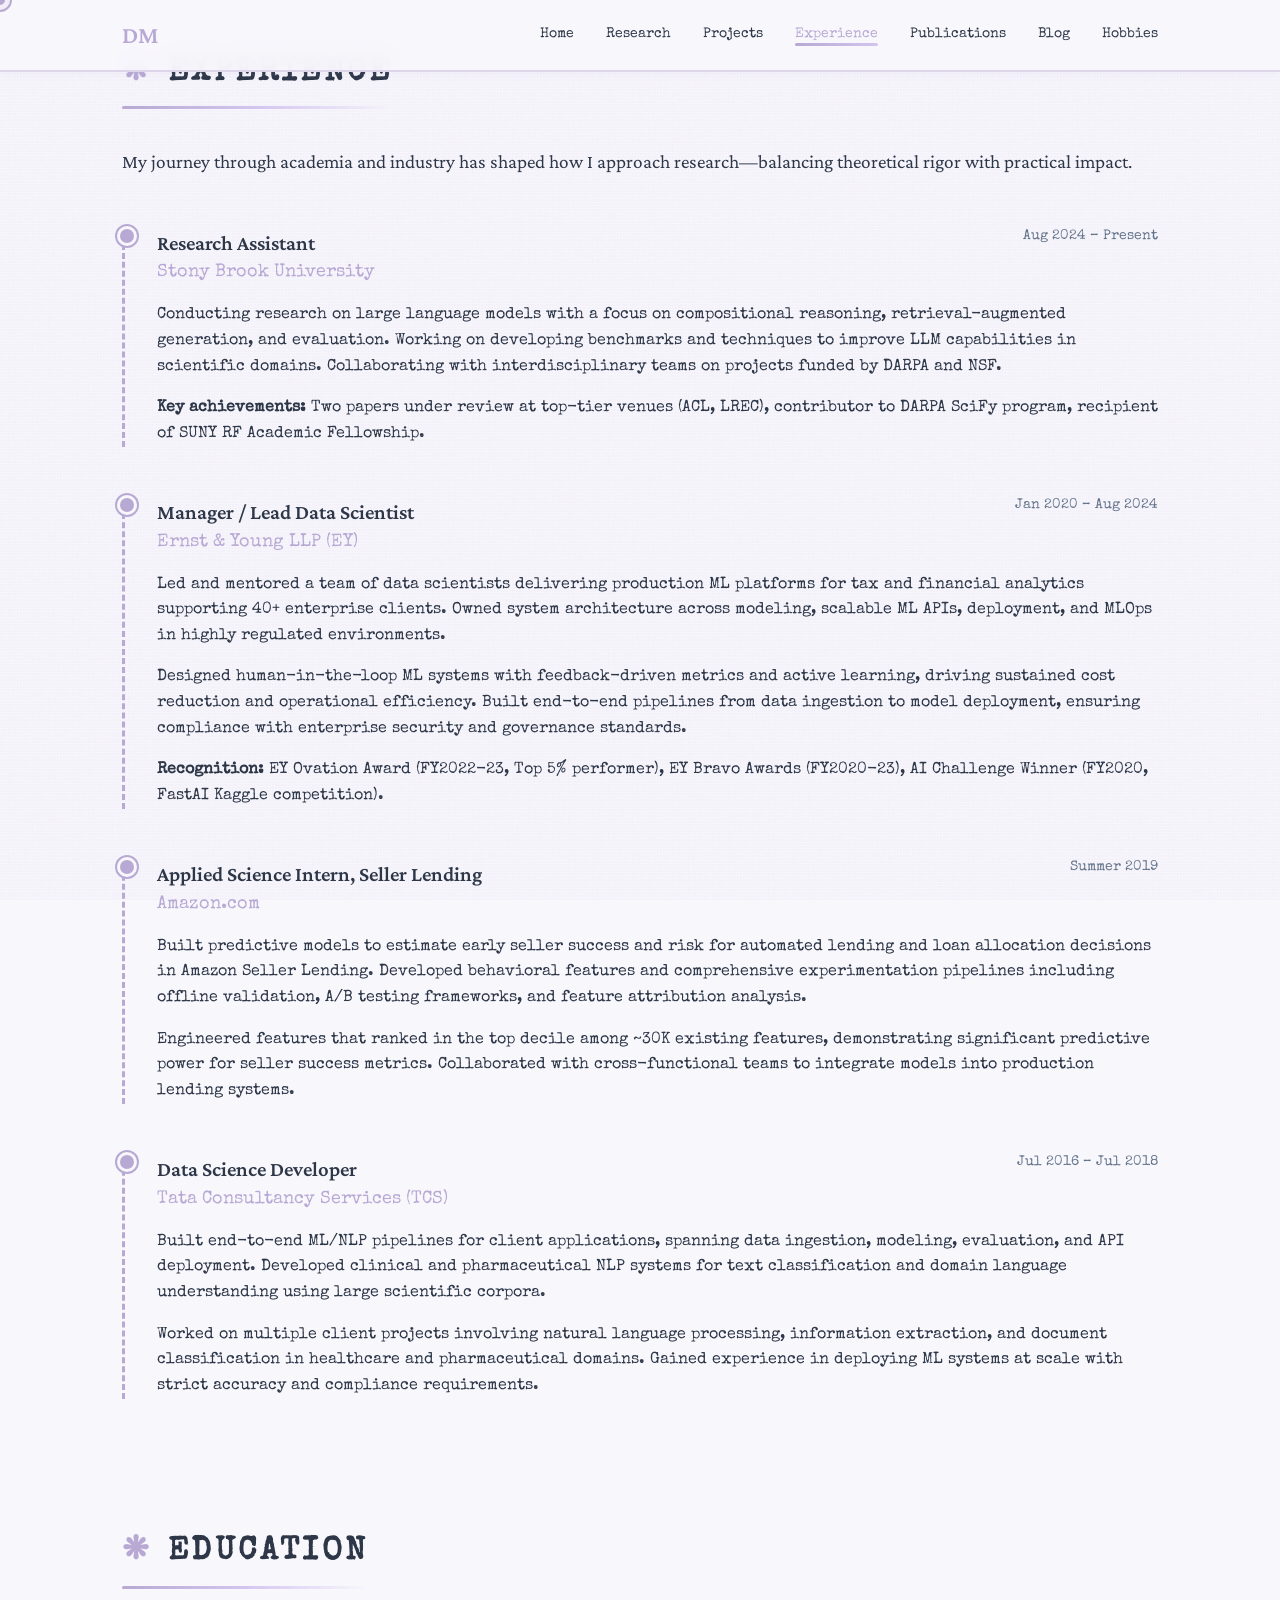
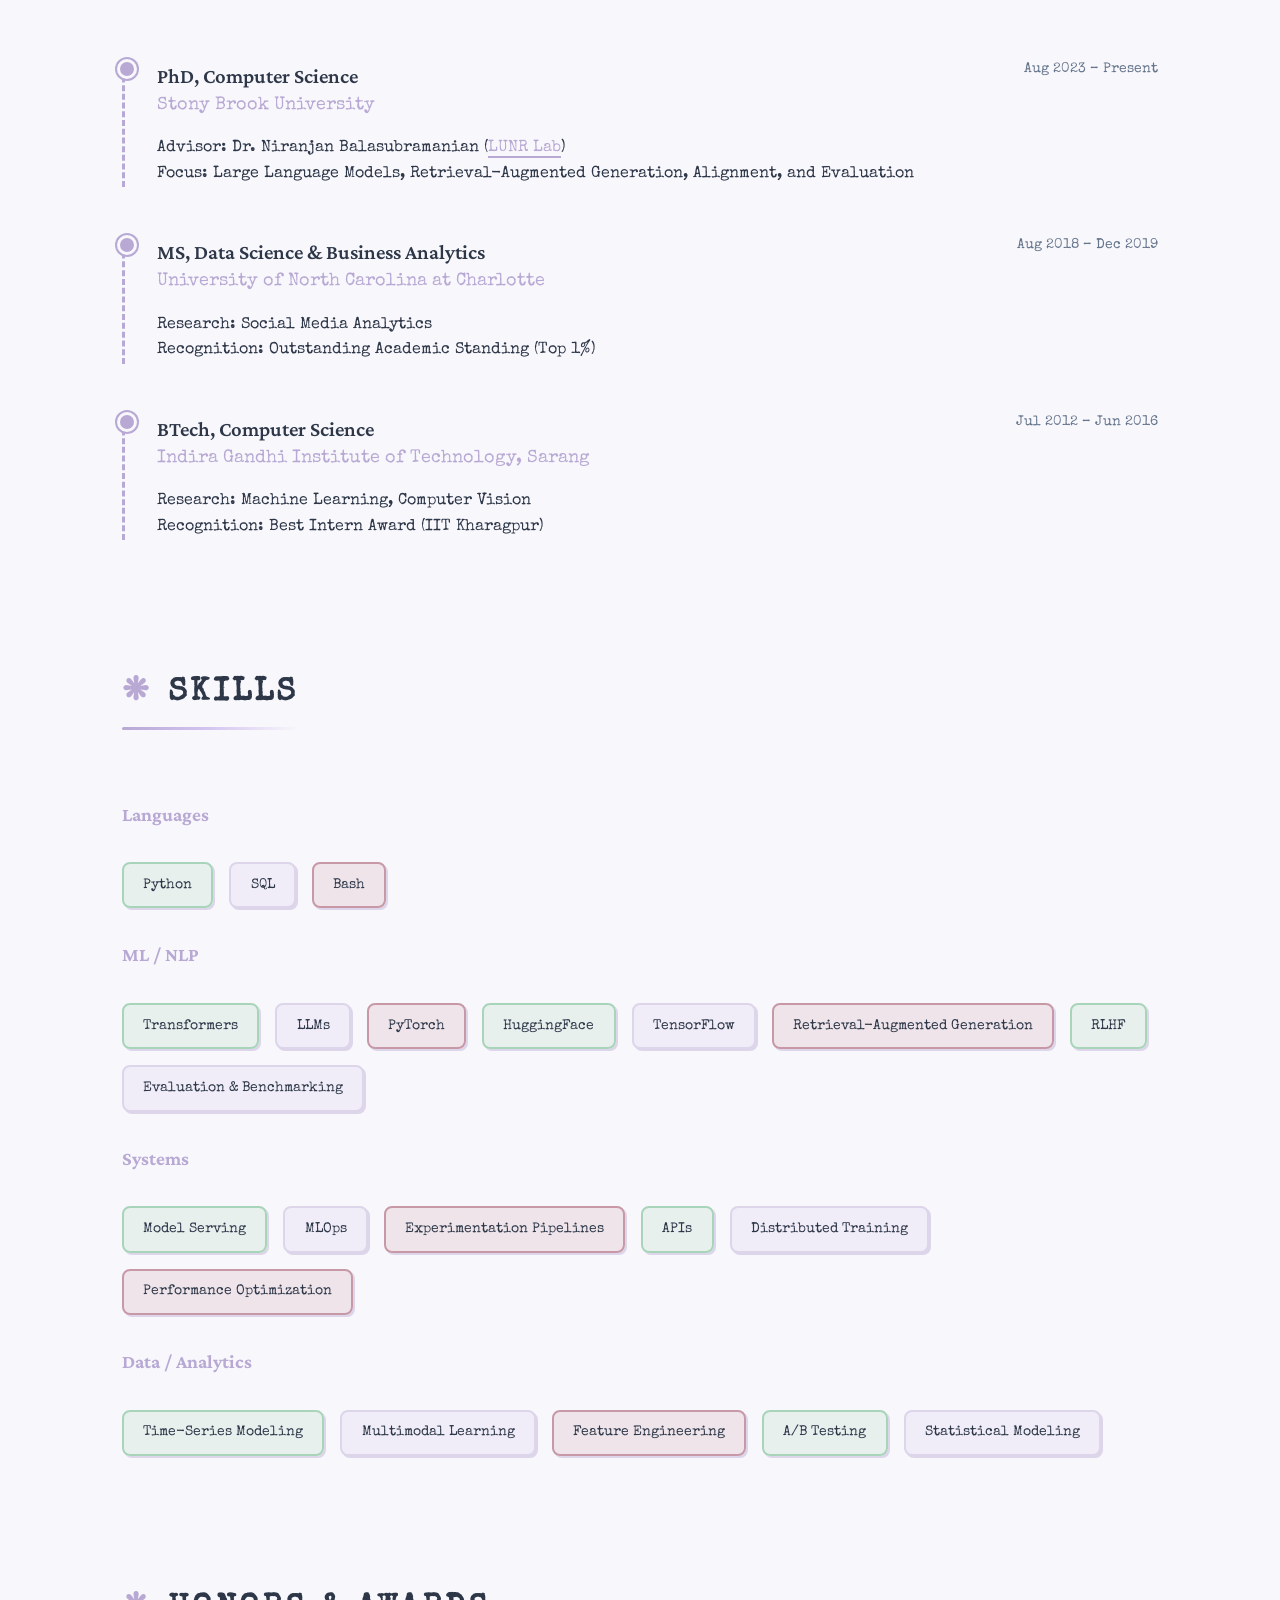
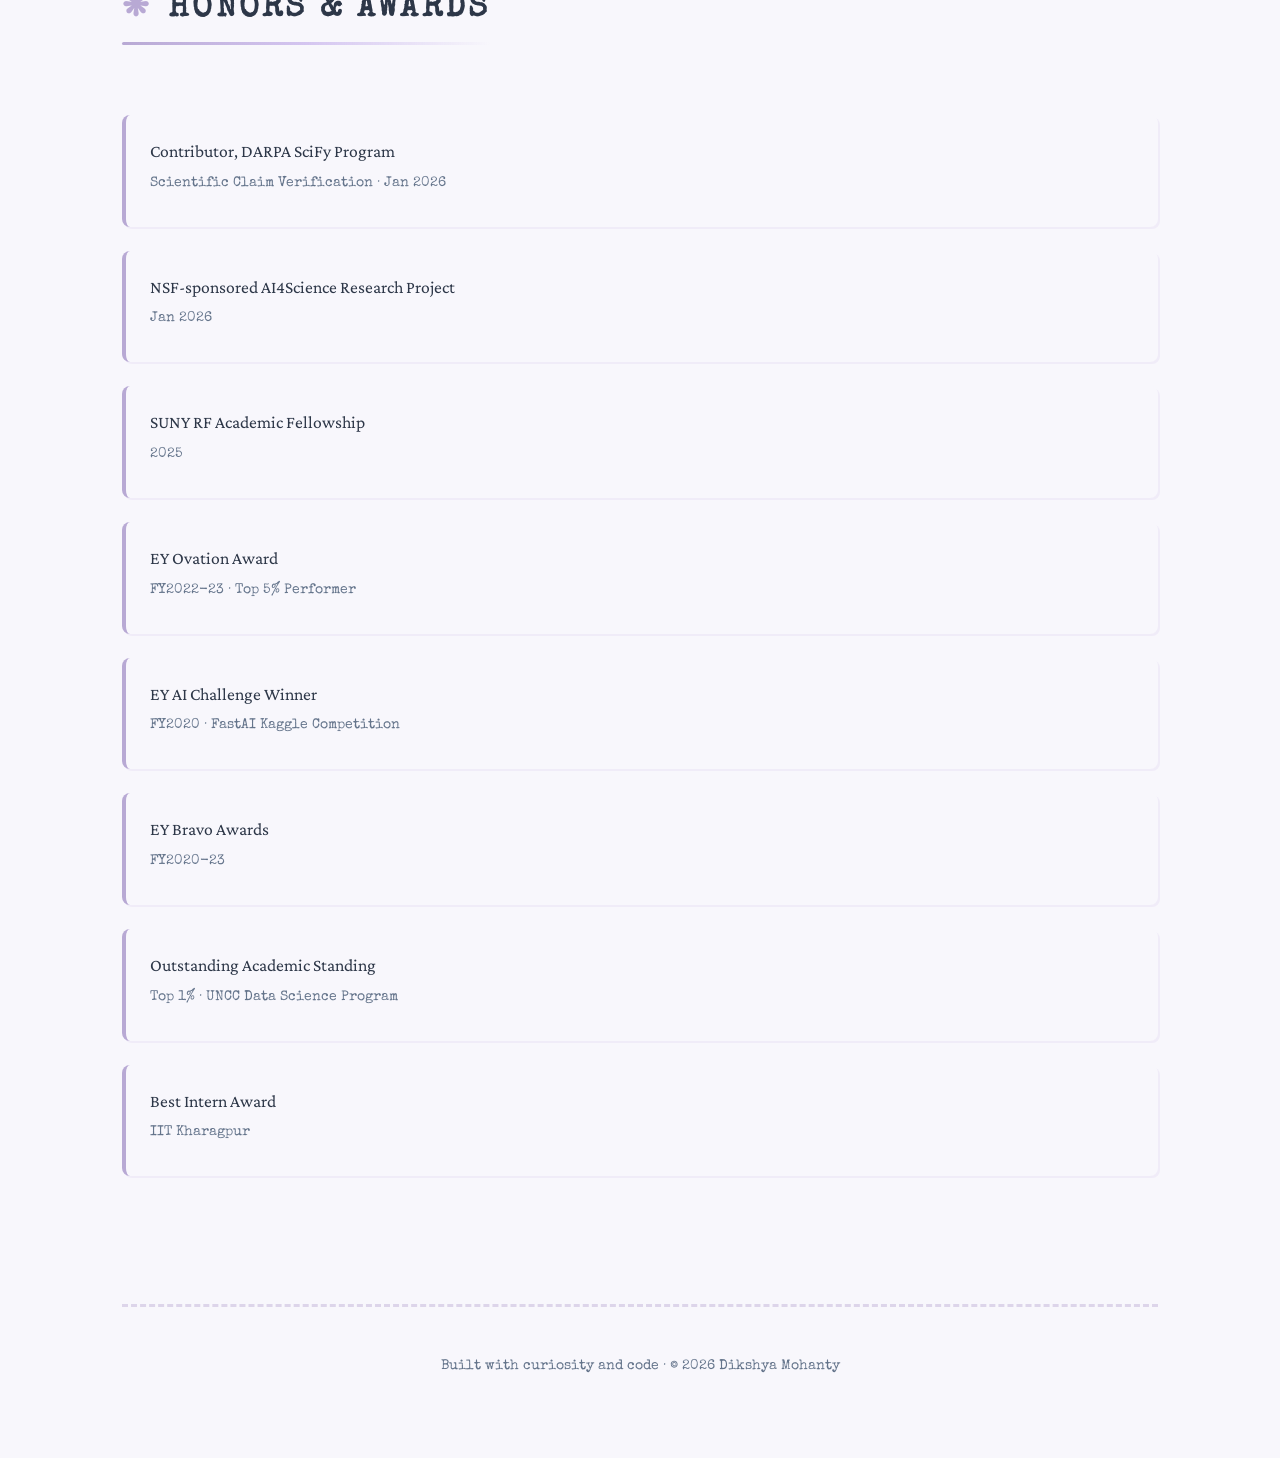
==== pages/experience.html @ f8c05655 "Personal website" ====
<!DOCTYPE html>
<html lang="en">
<head>
    <meta charset="UTF-8">
    <meta name="viewport" content="width=device-width, initial-scale=1.0">
    <title>Experience · Dikshya Mohanty</title>
    <link href="https://fonts.googleapis.com/css2?family=Special+Elite&family=Crimson+Pro:wght@300;400;600&display=swap" rel="stylesheet">
    <link rel="stylesheet" href="../css/style.css">
</head>
<body>
    <div class="bg-grid"></div>
    <div class="noise"></div>
    <div class="cursor"></div>
    <div class="cursor-follower"></div>

    <nav>
        <div class="nav-container">
            <a href="../index.html" class="nav-logo">DM</a>
            <button class="mobile-menu-toggle">☰</button>
            <ul class="nav-links">
                <li><a href="../index.html">Home</a></li>
                <li><a href="research.html">Research</a></li>
                <li><a href="projects.html">Projects</a></li>
                <li><a href="experience.html">Experience</a></li>
                <li><a href="publications.html">Publications</a></li>
                <li><a href="blog.html">Blog</a></li>
                <li><a href="hobbies.html">Hobbies</a></li>
            </ul>
        </div>
    </nav>

    <div class="container">
        <div class="content">
            <section id="experience">
                <h2>Experience</h2>
                <p class="descriptive-text-large" style="margin-bottom: 3rem;">
                    My journey through academia and industry has shaped how I approach research—balancing 
                    theoretical rigor with practical impact.
                </p>
                
                <div class="experience-list">
                    <div class="experience-item">
                        <div class="exp-header">
                            <div>
                                <div class="exp-title">Research Assistant</div>
                                <div class="exp-company">Stony Brook University</div>
                            </div>
                            <div class="exp-date">Aug 2024 – Present</div>
                        </div>
                        <p class="exp-desc">
                            Conducting research on large language models with a focus on compositional reasoning, 
                            retrieval-augmented generation, and evaluation. Working on developing benchmarks and 
                            techniques to improve LLM capabilities in scientific domains. Collaborating with 
                            interdisciplinary teams on projects funded by DARPA and NSF.
                        </p>
                        <p class="exp-desc" style="margin-top: 1rem;">
                            <strong>Key achievements:</strong> Two papers under review at top-tier venues (ACL, LREC), 
                            contributor to DARPA SciFy program, recipient of SUNY RF Academic Fellowship.
                        </p>
                    </div>

                    <div class="experience-item">
                        <div class="exp-header">
                            <div>
                                <div class="exp-title">Manager / Lead Data Scientist</div>
                                <div class="exp-company">Ernst & Young LLP (EY)</div>
                            </div>
                            <div class="exp-date">Jan 2020 – Aug 2024</div>
                        </div>
                        <p class="exp-desc">
                            Led and mentored a team of data scientists delivering production ML platforms for 
                            tax and financial analytics supporting 40+ enterprise clients. Owned system architecture 
                            across modeling, scalable ML APIs, deployment, and MLOps in highly regulated environments.
                        </p>
                        <p class="exp-desc" style="margin-top: 1rem;">
                            Designed human-in-the-loop ML systems with feedback-driven metrics and active learning, 
                            driving sustained cost reduction and operational efficiency. Built end-to-end pipelines 
                            from data ingestion to model deployment, ensuring compliance with enterprise security 
                            and governance standards.
                        </p>
                        <p class="exp-desc" style="margin-top: 1rem;">
                            <strong>Recognition:</strong> EY Ovation Award (FY2022-23, Top 5% performer), 
                            EY Bravo Awards (FY2020-23), AI Challenge Winner (FY2020, FastAI Kaggle competition).
                        </p>
                    </div>

                    <div class="experience-item">
                        <div class="exp-header">
                            <div>
                                <div class="exp-title">Applied Science Intern, Seller Lending</div>
                                <div class="exp-company">Amazon.com</div>
                            </div>
                            <div class="exp-date">Summer 2019</div>
                        </div>
                        <p class="exp-desc">
                            Built predictive models to estimate early seller success and risk for automated 
                            lending and loan allocation decisions in Amazon Seller Lending. Developed behavioral 
                            features and comprehensive experimentation pipelines including offline validation, 
                            A/B testing frameworks, and feature attribution analysis.
                        </p>
                        <p class="exp-desc" style="margin-top: 1rem;">
                            Engineered features that ranked in the top decile among ~30K existing features, 
                            demonstrating significant predictive power for seller success metrics. Collaborated 
                            with cross-functional teams to integrate models into production lending systems.
                        </p>
                    </div>

                    <div class="experience-item">
                        <div class="exp-header">
                            <div>
                                <div class="exp-title">Data Science Developer</div>
                                <div class="exp-company">Tata Consultancy Services (TCS)</div>
                            </div>
                            <div class="exp-date">Jul 2016 – Jul 2018</div>
                        </div>
                        <p class="exp-desc">
                            Built end-to-end ML/NLP pipelines for client applications, spanning data ingestion, 
                            modeling, evaluation, and API deployment. Developed clinical and pharmaceutical NLP 
                            systems for text classification and domain language understanding using large scientific 
                            corpora.
                        </p>
                        <p class="exp-desc" style="margin-top: 1rem;">
                            Worked on multiple client projects involving natural language processing, information 
                            extraction, and document classification in healthcare and pharmaceutical domains. 
                            Gained experience in deploying ML systems at scale with strict accuracy and compliance 
                            requirements.
                        </p>
                    </div>
                </div>
            </section>

            <section>
                <h2>Education</h2>
                <div class="experience-list">
                    <div class="experience-item">
                        <div class="exp-header">
                            <div>
                                <div class="exp-title">PhD, Computer Science</div>
                                <div class="exp-company">Stony Brook University</div>
                            </div>
                            <div class="exp-date">Aug 2023 – Present</div>
                        </div>
                        <p class="exp-desc">
                            Advisor: Dr. Niranjan Balasubramanian (<a href="https://lunr.cs.stonybrook.edu/" target="_blank" class="text-link">LUNR Lab</a>)
                            <!-- add link to lunr https://lunr.cs.stonybrook.edu/ -->

                            <br>
                            Focus: Large Language Models, Retrieval-Augmented Generation, Alignment, and Evaluation
                        </p>

                    </div>

                    <div class="experience-item">
                        <div class="exp-header">
                            <div>
                                <div class="exp-title">MS, Data Science & Business Analytics</div>
                                <div class="exp-company">University of North Carolina at Charlotte</div>
                            </div>
                            <div class="exp-date">Aug 2018 – Dec 2019</div>
                        </div>
                        <p class="exp-desc">
                            Research: Social Media Analytics<br>
                            Recognition: Outstanding Academic Standing (Top 1%)
                        </p>
                    </div>

                    <div class="experience-item">
                        <div class="exp-header">
                            <div>
                                <div class="exp-title">BTech, Computer Science</div>
                                <div class="exp-company">Indira Gandhi Institute of Technology, Sarang</div>
                            </div>
                            <div class="exp-date">Jul 2012 – Jun 2016</div>
                        </div>
                        <p class="exp-desc">
                            Research: Machine Learning, Computer Vision<br>
                            Recognition: Best Intern Award (IIT Kharagpur)
                        </p>
                    </div>
                </div>
            </section>

            <section>
                <h2>Skills</h2>
                <div style="margin-top: 2rem;">
                    <h3 style="font-family: var(--serif); font-size: 1.2rem; color: var(--accent); margin-bottom: 1rem;">Languages</h3>
                    <div class="interests" style="margin-bottom: 2rem;">
                        <span class="interest-tag">Python</span>
                        <span class="interest-tag">SQL</span>
                        <span class="interest-tag">Bash</span>
                    </div>

                    <h3 style="font-family: var(--serif); font-size: 1.2rem; color: var(--accent); margin-bottom: 1rem;">ML / NLP</h3>
                    <div class="interests" style="margin-bottom: 2rem;">
                        <span class="interest-tag">Transformers</span>
                        <span class="interest-tag">LLMs</span>
                        <span class="interest-tag">PyTorch</span>
                        <span class="interest-tag">HuggingFace</span>
                        <span class="interest-tag">TensorFlow</span>
                        <span class="interest-tag">Retrieval-Augmented Generation</span>
                        <span class="interest-tag">RLHF</span>
                        <span class="interest-tag">Evaluation & Benchmarking</span>
                    </div>

                    <h3 style="font-family: var(--serif); font-size: 1.2rem; color: var(--accent); margin-bottom: 1rem;">Systems</h3>
                    <div class="interests" style="margin-bottom: 2rem;">
                        <span class="interest-tag">Model Serving</span>
                        <span class="interest-tag">MLOps</span>
                        <span class="interest-tag">Experimentation Pipelines</span>
                        <span class="interest-tag">APIs</span>
                        <span class="interest-tag">Distributed Training</span>
                        <span class="interest-tag">Performance Optimization</span>
                    </div>

                    <h3 style="font-family: var(--serif); font-size: 1.2rem; color: var(--accent); margin-bottom: 1rem;">Data / Analytics</h3>
                    <div class="interests">
                        <span class="interest-tag">Time-Series Modeling</span>
                        <span class="interest-tag">Multimodal Learning</span>
                        <span class="interest-tag">Feature Engineering</span>
                        <span class="interest-tag">A/B Testing</span>
                        <span class="interest-tag">Statistical Modeling</span>
                    </div>
                </div>
            </section>

            <section>
                <h2>Honors & Awards</h2>
                <div class="pub-list">
                    <div class="pub-item">
                        <div class="pub-title">Contributor, DARPA SciFy Program</div>
                        <div class="pub-authors">Scientific Claim Verification · Jan 2026</div>
                    </div>
                    <div class="pub-item">
                        <div class="pub-title">NSF-sponsored AI4Science Research Project</div>
                        <div class="pub-authors">Jan 2026</div>
                    </div>
                    <div class="pub-item">
                        <div class="pub-title">SUNY RF Academic Fellowship</div>
                        <div class="pub-authors">2025</div>
                    </div>
                    <div class="pub-item">
                        <div class="pub-title">EY Ovation Award</div>
                        <div class="pub-authors">FY2022-23 · Top 5% Performer</div>
                    </div>
                    <div class="pub-item">
                        <div class="pub-title">EY AI Challenge Winner</div>
                        <div class="pub-authors">FY2020 · FastAI Kaggle Competition</div>
                    </div>
                    <div class="pub-item">
                        <div class="pub-title">EY Bravo Awards</div>
                        <div class="pub-authors">FY2020-23</div>
                    </div>
                    <div class="pub-item">
                        <div class="pub-title">Outstanding Academic Standing</div>
                        <div class="pub-authors">Top 1% · UNCC Data Science Program</div>
                    </div>
                    <div class="pub-item">
                        <div class="pub-title">Best Intern Award</div>
                        <div class="pub-authors">IIT Kharagpur</div>
                    </div>
                </div>
            </section>
        </div>

        <footer>
            <p>Built with curiosity and code · © 2026 Dikshya Mohanty</p>
        </footer>
    </div>

    <div class="scroll-indicator" onclick="window.scrollTo({top: 0, behavior: 'smooth'})">
        ↑
    </div>

    <script src="../js/main.js"></script>
</body>
</html>
---- css/style.css ----
* {
    margin: 0;
    padding: 0;
    box-sizing: border-box;
}

:root {
    --bg: #f8f7fc;
    --text: #2d3748;
    --text-secondary: #64748b;
    --accent: #b8a9d4;
    --accent-dim: #9d8aba;
    --highlight: #d4c5f0;
    --subtle: #f0ecf8;
    --border: #ddd5ea;
    --lavender: #b8a9d4;
    --mint: #a8d5ba;
    --peach: #f4c2a5;
    --rose: #c799a6;
    --mono: 'Special Elite', cursive;
    --serif: 'Crimson Pro', serif;
}

[data-theme="dark"] {
    --bg: #1a1625;
    --text: #e4e6eb;
    --text-secondary: #a8aab8;
    --accent: #b8a9d4;
    --accent-dim: #9d8aba;
    --highlight: #6b5c8a;
    --subtle: #2a2236;
    --border: #3d3548;
    --card-bg: #241e30;
}

/* Dark mode toggle */
.theme-toggle {
    position: fixed;
    bottom: 2rem;
    left: 2rem;
    width: 50px;
    height: 50px;
    border: 2px solid var(--accent);
    border-radius: 50%;
    background: var(--bg);
    display: flex;
    align-items: center;
    justify-content: center;
    cursor: pointer;
    transition: all 0.3s ease;
    z-index: 100;
    box-shadow: 3px 3px 0 var(--subtle);
    font-size: 1.3rem;
}

.theme-toggle:hover {
    transform: scale(1.1);
    box-shadow: 4px 4px 0 var(--accent-dim);
    border-color: var(--accent-dim);
}

body {
    font-family: var(--mono);
    background: var(--bg);
    color: var(--text);
    line-height: 1.6;
    overflow-x: hidden;
}

/* Animated background */
.bg-grid {
    position: fixed;
    top: 0;
    left: 0;
    width: 100%;
    height: 100%;
    background-image: 
        repeating-linear-gradient(0deg, rgba(184, 169, 212, 0.08) 0px, transparent 1px, transparent 2px, rgba(184, 169, 212, 0.08) 3px),
        repeating-linear-gradient(90deg, rgba(212, 197, 240, 0.06) 0px, transparent 1px, transparent 2px, rgba(212, 197, 240, 0.06) 3px);
    background-size: 40px 40px;
    pointer-events: none;
    z-index: 0;
    animation: gridMove 30s linear infinite;
}

@keyframes gridMove {
    0% { transform: translate(0, 0); }
    100% { transform: translate(40px, 40px); }
}

.noise {
    position: fixed;
    top: 0;
    left: 0;
    width: 100%;
    height: 100%;
    pointer-events: none;
    opacity: 0.015;
    z-index: 1;
    background-image: url("data:image/svg+xml,%3Csvg viewBox='0 0 200 200' xmlns='http://www.w3.org/2000/svg'%3E%3Cfilter id='noise'%3E%3CfeTurbulence type='fractalNoise' baseFrequency='0.9' numOctaves='4' stitchTiles='stitch'/%3E%3C/filter%3E%3Crect width='100%25' height='100%25' filter='url(%23noise)' fill='%23b8a9d4'/%3E%3C/svg%3E");
    mix-blend-mode: multiply;
}

.container {
    position: relative;
    z-index: 2;
    max-width: 1100px;
    margin: 0 auto;
    padding: 2rem;
}

/* Navigation */
nav {
    position: fixed;
    top: 0;
    left: 0;
    width: 100%;
    background: rgba(248, 247, 252, 0.95);
    backdrop-filter: blur(10px);
    border-bottom: 2px solid var(--border);
    box-shadow: 0 2px 8px rgba(184, 169, 212, 0.1);
    z-index: 1000;
    padding: 1rem 0;
}

[data-theme="dark"] nav {
    background: rgba(26, 22, 37, 0.95);
    box-shadow: 0 2px 8px rgba(184, 169, 212, 0.2);
}

.nav-container {
    max-width: 1100px;
    margin: 0 auto;
    padding: 0 2rem;
    display: flex;
    justify-content: space-between;
    align-items: center;
}

.nav-logo {
    font-family: var(--serif);
    font-size: 1.5rem;
    color: var(--accent);
    text-decoration: none;
    font-weight: 600;
    transition: all 0.3s ease;
}

.nav-logo:hover {
    color: var(--text);
}

.nav-links {
    display: flex;
    gap: 2rem;
    list-style: none;
}

.nav-links a {
    color: var(--text);
    text-decoration: none;
    font-size: 0.9rem;
    transition: all 0.3s ease;
    position: relative;
}

.nav-links a::after {
    content: '';
    position: absolute;
    bottom: -5px;
    left: 0;
    width: 0;
    height: 3px;
    background: linear-gradient(90deg, var(--accent), var(--highlight));
    transition: width 0.3s ease;
    border-radius: 2px;
}

.nav-links a:hover::after,
.nav-links a.active::after {
    width: 100%;
}

.nav-links a.active {
    color: var(--accent);
}

.mobile-menu-toggle {
    display: none;
    background: none;
    border: none;
    color: var(--accent);
    font-size: 1.5rem;
    cursor: pointer;
}

/* Dropdown menu */
.nav-dropdown {
    position: relative;
}

.dropdown-toggle {
    cursor: pointer;
    display: flex;
    align-items: center;
    gap: 0.3rem;
}

.dropdown-toggle::after {
    content: '▾';
    font-size: 0.8rem;
    transition: transform 0.3s ease;
}

.dropdown-menu {
    position: absolute;
    top: calc(100% + 1rem);
    right: 0;
    background: rgba(248, 247, 252, 0.98);
    border: 2px solid var(--border);
    border-radius: 8px;
    box-shadow: 4px 4px 0 var(--subtle);
    min-width: 200px;
    opacity: 0;
    visibility: hidden;
    transform: translateY(-10px);
    transition: all 0.3s ease;
    z-index: 1000;
}

[data-theme="dark"] .dropdown-menu {
    background: rgba(36, 30, 48, 0.98);
}

.nav-dropdown:hover .dropdown-menu {
    opacity: 1;
    visibility: visible;
    transform: translateY(0);
}

.dropdown-menu a {
    display: flex;
    align-items: center;
    gap: 0.5rem;
    padding: 0.8rem 1.2rem;
    color: var(--text);
    text-decoration: none;
    transition: all 0.3s ease;
    border-bottom: 1px solid var(--border);
}

.dropdown-menu a:last-child {
    border-bottom: none;
}

.dropdown-menu a:hover {
    background: var(--subtle);
    color: var(--accent);
}

.dropdown-menu a::after {
    display: none;
}

/* Header */
header {
    display: flex;
    flex-direction: column;
    justify-content: flex-start;
    padding: 4rem 0 2rem;
    position: relative;
}

.glitch-wrapper {
    position: relative;
}

h1 {
    font-family: var(--serif);
    font-size: clamp(3rem, 10vw, 6rem);
    font-weight: 700;
    line-height: 1.1;
    margin-bottom: 1rem;
    letter-spacing: -0.02em;
}

.name-first {
    color: var(--accent);
    display: block;
    animation: fadeInUp 1s ease-out 0.2s backwards;
}

.name-last {
    color: var(--text);
    display: block;
    animation: fadeInUp 1s ease-out 0.4s backwards;
}

@keyframes fadeInUp {
    from {
        opacity: 0;
        transform: translateY(30px);
    }
    to {
        opacity: 1;
        transform: translateY(0);
    }
}

.tagline {
    font-size: clamp(0.9rem, 2vw, 1.1rem);
    color: var(--accent-dim);
    margin-bottom: 2rem;
    font-weight: 300;
    letter-spacing: 0.05em;
    text-transform: uppercase;
    animation: fadeInUp 1s ease-out 0.6s backwards;
}

.intro {
    font-family: var(--serif);
    font-size: clamp(1.2rem, 2.5vw, 1.8rem);
    margin-bottom: 3rem;
    line-height: 1.5;
    font-weight: 300;
    animation: fadeInUp 1s ease-out 0.8s backwards;
    padding: 1.5rem;
    background: var(--bg);
    border: 2px dashed var(--border);
    border-radius: 12px;
    box-shadow: 3px 3px 0 var(--subtle);
}

[data-theme="dark"] .intro {
    background: var(--card-bg);
}

.intro em {
    color: var(--accent);
    font-style: normal;
    font-weight: 600;
    background: linear-gradient(120deg, rgba(184, 169, 212, 0.2) 0%, rgba(184, 169, 212, 0.2) 100%);
    padding: 0 0.3rem;
    border-radius: 4px;
}

/* Links */
.links {
    display: flex;
    gap: 0.6rem;
    flex-wrap: wrap;
    animation: fadeInUp 1s ease-out 1s backwards;
    margin-bottom: 2rem;
}

.link-item {
    display: flex;
    align-items: center;
    gap: 0.5rem;
    color: var(--text);
    text-decoration: none;
    font-size: 0.85rem;
    padding: 0.5rem 0.9rem;
    border: 2px solid var(--border);
    border-radius: 8px;
    transition: all 0.3s ease;
    position: relative;
    overflow: hidden;
    background: var(--bg);
    box-shadow: 2px 2px 0 var(--subtle);
}

[data-theme="dark"] .link-item {
    background: var(--card-bg);
}

.link-item::before {
    content: '';
    position: absolute;
    top: 0;
    left: -100%;
    width: 100%;
    height: 100%;
    background: var(--accent);
    transition: left 0.3s ease;
    z-index: -1;
    opacity: 0.3;
}

.link-item:hover::before {
    left: 0;
}

.link-item:hover {
    border-color: var(--accent);
    transform: translateY(-2px);
    box-shadow: 3px 3px 0 var(--accent-dim);
}

/* Link dropdown (header) */
.link-dropdown {
    position: relative;
}

.link-dropdown-toggle {
    font-family: var(--mono);
    font-size: 0.85rem;
    cursor: pointer;
    background: none;
}

.link-dropdown-arrow {
    font-size: 0.75rem;
    transition: transform 0.3s ease;
    display: inline-block;
}

.link-dropdown:hover .link-dropdown-arrow,
.link-dropdown.active .link-dropdown-arrow {
    transform: rotate(180deg);
}

.link-dropdown-menu {
    position: absolute;
    top: calc(100% + 0.5rem);
    left: 0;
    background: rgba(248, 247, 252, 0.98);
    border: 2px solid var(--border);
    border-radius: 8px;
    box-shadow: 4px 4px 0 var(--subtle);
    min-width: 180px;
    opacity: 0;
    visibility: hidden;
    transform: translateY(-10px);
    transition: all 0.3s ease;
    z-index: 100;
}

[data-theme="dark"] .link-dropdown-menu {
    background: rgba(36, 30, 48, 0.98);
}

.link-dropdown:hover .link-dropdown-menu,
.link-dropdown.active .link-dropdown-menu {
    opacity: 1;
    visibility: visible;
    transform: translateY(0);
}

.link-dropdown-item {
    display: flex;
    align-items: center;
    gap: 0.5rem;
    padding: 0.7rem 1rem;
    color: var(--text);
    text-decoration: none;
    font-family: var(--mono);
    font-size: 0.85rem;
    transition: all 0.3s ease;
    border-bottom: 1px solid var(--border);
}

.link-dropdown-item:last-child {
    border-bottom: none;
}

.link-dropdown-item:hover {
    background: var(--subtle);
    color: var(--accent);
}

/* Content sections */
.content {
    padding-top: 1rem;
}

.content section:first-child {
    margin-top: 0;
}

.descriptive-text {
    font-family: var(--serif);
    font-size: 1.1rem;
    color: var(--text);
    line-height: 1.8;
    margin-bottom: 1.5rem;
}

.descriptive-text-large {
    font-family: var(--serif);
    font-size: 1.2rem;
    color: var(--text);
    line-height: 1.6;
    margin-bottom: 2rem;
}

section {
    margin: 8rem 0;
    animation: fadeInUp 1s ease-out backwards;
}

h2 {
    font-family: var(--mono);
    font-size: clamp(1.5rem, 3vw, 2rem);
    margin-bottom: 3rem;
    position: relative;
    display: inline-block;
    font-weight: 600;
    text-transform: uppercase;
    letter-spacing: 0.1em;
}

h2::before {
    content: '❋';
    color: var(--accent);
    margin-right: 1rem;
}

h2::after {
    content: '';
    position: absolute;
    bottom: -10px;
    left: 0;
    width: 100%;
    height: 3px;
    background: linear-gradient(90deg, var(--accent), var(--highlight), transparent);
    border-radius: 2px;
}

/* Research interests */
.interests {
    display: flex;
    flex-wrap: wrap;
    gap: 1rem;
    margin-top: 2rem;
}

.interest-tag {
    padding: 0.6rem 1.2rem;
    background: var(--subtle);
    border: 2px solid var(--border);
    border-radius: 8px;
    font-size: 0.9rem;
    transition: all 0.3s ease;
    cursor: default;
    box-shadow: 2px 2px 0 var(--border);
}

.interest-tag:hover {
    background: var(--accent);
    border-color: var(--accent-dim);
    transform: translate(-2px, -2px);
    box-shadow: 4px 4px 0 var(--accent-dim);
}

.interest-tag:nth-child(3n) {
    background: rgba(199, 153, 166, 0.2);
    border-color: var(--rose);
}

.interest-tag:nth-child(3n):hover {
    background: var(--rose);
    border-color: var(--rose);
    box-shadow: 4px 4px 0 rgba(199, 153, 166, 0.5);
}

.interest-tag:nth-child(3n+1) {
    background: rgba(168, 213, 186, 0.2);
    border-color: var(--mint);
}

.interest-tag:nth-child(3n+1):hover {
    background: var(--mint);
    border-color: var(--mint);
    box-shadow: 4px 4px 0 rgba(168, 213, 186, 0.5);
}

/* Projects */
.projects-grid {
    display: grid;
    gap: 2rem;
    margin-top: 2rem;
}

.project-card {
    background: var(--bg);
    border: 2px solid var(--border);
    border-radius: 12px;
    padding: 2rem;
    transition: all 0.3s ease;
    position: relative;
    overflow: hidden;
    box-shadow: 4px 4px 0 var(--subtle);
}

[data-theme="dark"] .project-card {
    background: var(--card-bg);
}

.project-card::before {
    content: '';
    position: absolute;
    top: 0;
    left: 0;
    width: 100%;
    height: 4px;
    background: linear-gradient(90deg, var(--accent), var(--highlight), var(--mint));
    transform: scaleX(0);
    transition: transform 0.3s ease;
}

.project-card:hover::before {
    transform: scaleX(1);
}

.project-card:hover {
    background: var(--subtle);
    border-color: var(--accent);
    transform: translateY(-4px);
    box-shadow: 6px 6px 0 var(--border);
}

.project-title {
    font-family: var(--serif);
    font-size: 1.5rem;
    margin-bottom: 0.5rem;
    color: var(--accent);
    font-weight: 600;
}

.project-status {
    display: inline-block;
    font-size: 0.75rem;
    padding: 0.4rem 1rem;
    background: var(--peach);
    color: #744a2e;
    border: 2px solid #d4a078;
    border-radius: 20px;
    margin-bottom: 1rem;
    text-transform: uppercase;
    letter-spacing: 0.05em;
    font-weight: 600;
}

.project-desc {
    color: var(--text);
    line-height: 1.6;
    margin-bottom: 1rem;
}

.project-link {
    color: var(--accent);
    text-decoration: none;
    font-size: 0.9rem;
    display: inline-flex;
    align-items: center;
    gap: 0.5rem;
    transition: gap 0.3s ease;
}

.project-link:hover {
    gap: 1rem;
}

/* Experience */
.experience-list {
    margin-top: 2rem;
}

.experience-item {
    border-left: 3px dashed var(--accent);
    padding-left: 2rem;
    margin-bottom: 3rem;
    position: relative;
}

.experience-item::before {
    content: '';
    position: absolute;
    left: -8px;
    top: 0;
    width: 14px;
    height: 14px;
    background: var(--accent);
    border-radius: 50%;
    border: 3px solid var(--bg);
    box-shadow: 0 0 0 2px var(--accent);
}

.exp-header {
    display: flex;
    justify-content: space-between;
    align-items: flex-start;
    flex-wrap: wrap;
    gap: 1rem;
    margin-bottom: 0.5rem;
}

.exp-title {
    font-family: var(--serif);
    font-size: 1.3rem;
    color: var(--text);
    font-weight: 600;
}

.exp-company {
    color: var(--accent);
    font-size: 1.1rem;
}

.exp-date {
    color: var(--text-secondary);
    font-size: 0.85rem;
}

.exp-desc {
    color: var(--text);
    line-height: 1.6;
    margin-top: 1rem;
}

/* Publications */
.pub-list {
    margin-top: 2rem;
}

.pub-item {
    background: var(--bg);
    border-left: 4px solid var(--accent);
    padding: 1.5rem;
    margin-bottom: 1.5rem;
    border-radius: 8px;
    transition: all 0.3s ease;
    box-shadow: 2px 2px 0 var(--subtle);
}

[data-theme="dark"] .pub-item {
    background: var(--card-bg);
}

.pub-item:hover {
    background: var(--subtle);
    transform: translateX(4px);
    box-shadow: 4px 4px 0 var(--border);
}

.pub-title {
    font-family: var(--serif);
    font-size: 1.1rem;
    color: var(--text);
    margin-bottom: 0.5rem;
    line-height: 1.4;
}

.pub-authors {
    color: var(--text-secondary);
    font-size: 0.9rem;
    margin-bottom: 0.5rem;
}

.pub-venue {
    color: #744a2e;
    font-size: 0.85rem;
    font-weight: 600;
    background: var(--peach);
    padding: 0.2rem 0.6rem;
    border-radius: 4px;
    display: inline-block;
}

.pub-link {
    color: var(--accent);
    text-decoration: none;
    font-size: 0.85rem;
    margin-top: 0.5rem;
    display: inline-block;
}

.pub-link:hover {
    text-decoration: underline;
}

.text-link {
    color: var(--accent);
    text-decoration: none;
    border-bottom: 2px solid var(--accent);
    transition: all 0.3s ease;
}

.text-link:hover {
    color: var(--accent-dim);
    border-bottom-color: var(--accent-dim);
}

/* Blog */
.blog-grid {
    display: grid;
    gap: 2rem;
    margin-top: 2rem;
}

.blog-card {
    background: var(--bg);
    border: 2px solid var(--border);
    border-radius: 12px;
    padding: 2rem;
    transition: all 0.3s ease;
    cursor: pointer;
    box-shadow: 3px 3px 0 var(--subtle);
}

[data-theme="dark"] .blog-card {
    background: var(--card-bg);
}

.blog-card:hover {
    background: var(--subtle);
    border-color: var(--accent);
    transform: translateY(-4px);
    box-shadow: 5px 5px 0 var(--accent-dim);
}

.blog-date {
    color: var(--text-secondary);
    font-size: 0.85rem;
    margin-bottom: 0.5rem;
    text-transform: uppercase;
    letter-spacing: 0.05em;
}

.blog-title {
    font-family: var(--serif);
    font-size: 1.5rem;
    color: var(--accent);
    margin-bottom: 1rem;
    font-weight: 600;
}

.blog-excerpt {
    color: var(--text);
    line-height: 1.6;
    margin-bottom: 1rem;
}

.blog-tags {
    display: flex;
    gap: 0.5rem;
    flex-wrap: wrap;
}

.blog-tag {
    font-size: 0.75rem;
    padding: 0.3rem 0.8rem;
    background: var(--highlight);
    border: 2px solid var(--accent-dim);
    border-radius: 16px;
    color: #5a4875;
    font-weight: 600;
}

/* Hobbies */
.hobbies-grid {
    display: grid;
    grid-template-columns: repeat(auto-fit, minmax(250px, 1fr));
    gap: 2rem;
    margin-top: 2rem;
}

.hobby-card {
    background: var(--bg);
    border: 2px solid var(--border);
    border-radius: 16px;
    padding: 2rem;
    transition: all 0.3s ease;
    text-align: center;
    box-shadow: 3px 3px 0 var(--subtle);
}

[data-theme="dark"] .hobby-card {
    background: var(--card-bg);
}

.hobby-card:hover {
    background: var(--subtle);
    border-color: var(--accent);
    transform: scale(1.05) rotate(-1deg);
    box-shadow: 5px 5px 0 var(--accent-dim);
}

.hobby-icon {
    font-size: 3rem;
    margin-bottom: 1rem;
    display: block;
}

.hobby-title {
    font-family: var(--serif);
    font-size: 1.3rem;
    color: var(--accent);
    margin-bottom: 0.5rem;
}

.hobby-desc {
    color: var(--text);
    font-size: 0.9rem;
    line-height: 1.5;
}

/* Footer */
footer {
    margin-top: 8rem;
    padding: 3rem 0;
    border-top: 3px dashed var(--border);
    text-align: center;
    color: var(--text-secondary);
    font-size: 0.9rem;
}

.scroll-indicator {
    position: fixed;
    bottom: 2rem;
    right: 2rem;
    width: 50px;
    height: 50px;
    border: 3px solid var(--accent);
    border-radius: 50%;
    display: flex;
    align-items: center;
    justify-content: center;
    cursor: pointer;
    transition: all 0.3s ease;
    z-index: 100;
    background: var(--bg);
    box-shadow: 3px 3px 0 var(--accent-dim);
    font-size: 1.2rem;
    color: var(--accent);
}

[data-theme="dark"] .scroll-indicator {
    background: var(--card-bg);
}

.scroll-indicator:hover {
    background: var(--accent);
    color: white;
    transform: translateY(-3px);
    box-shadow: 5px 5px 0 var(--accent-dim);
}

@keyframes pulse {
    0%, 100% { opacity: 1; }
    50% { opacity: 0.5; }
}

/* Custom cursor effect */
@media (hover: hover) {
    body {
        cursor: url("data:image/svg+xml,%3Csvg width='24' height='24' xmlns='http://www.w3.org/2000/svg'%3E%3Ccircle cx='12' cy='12' r='10' fill='none' stroke='%23b8a9d4' stroke-width='2'/%3E%3C/svg%3E") 12 12, auto;
    }

    .cursor {
        width: 24px;
        height: 24px;
        border: 2px solid var(--accent);
        border-radius: 50%;
        position: fixed;
        pointer-events: none;
        z-index: 9999;
        transition: all 0.15s ease;
        transform: translate(-50%, -50%);
        background: rgba(184, 169, 212, 0.1);
    }

    .cursor-follower {
        width: 10px;
        height: 10px;
        background: var(--accent);
        border-radius: 50%;
        position: fixed;
        pointer-events: none;
        z-index: 9999;
        transition: all 0.2s ease;
        transform: translate(-50%, -50%);
    }
}

/* Responsive */
@media (max-width: 768px) {
    .container {
        padding: 1rem;
    }

    .nav-container {
        padding: 0 1rem;
    }

    .nav-links {
        position: fixed;
        top: 70px;
        left: 0;
        width: 100%;
        background: rgba(248, 247, 252, 0.98);
        flex-direction: column;
        gap: 0;
        padding: 1rem 0;
        border-bottom: 1px solid var(--border);
        transform: translateY(-100%);
        transition: transform 0.3s ease;
    }

    .nav-links.active {
        transform: translateY(0);
    }

    .nav-links li {
        padding: 1rem 2rem;
    }

    .mobile-menu-toggle {
        display: block;
    }

    /* Mobile dropdown */
    .dropdown-menu {
        position: static;
        opacity: 1;
        visibility: visible;
        transform: none;
        box-shadow: none;
        border: none;
        border-top: 1px solid var(--border);
        margin-top: 0.5rem;
        background: rgba(240, 236, 248, 0.5);
        display: none;
    }

    .nav-dropdown.active .dropdown-menu {
        display: block;
    }

    .dropdown-toggle {
        padding: 0.5rem 0;
    }

    .dropdown-menu a {
        padding: 0.8rem 1rem;
    }

    h1 {
        font-size: 2.5rem;
    }

    .intro {
        font-size: 1.1rem;
    }

    .links {
        gap: 1rem;
    }

    .exp-header {
        flex-direction: column;
        gap: 0.5rem;
    }

    section {
        margin: 5rem 0;
    }

    .hobbies-grid {
        grid-template-columns: 1fr;
    }
}
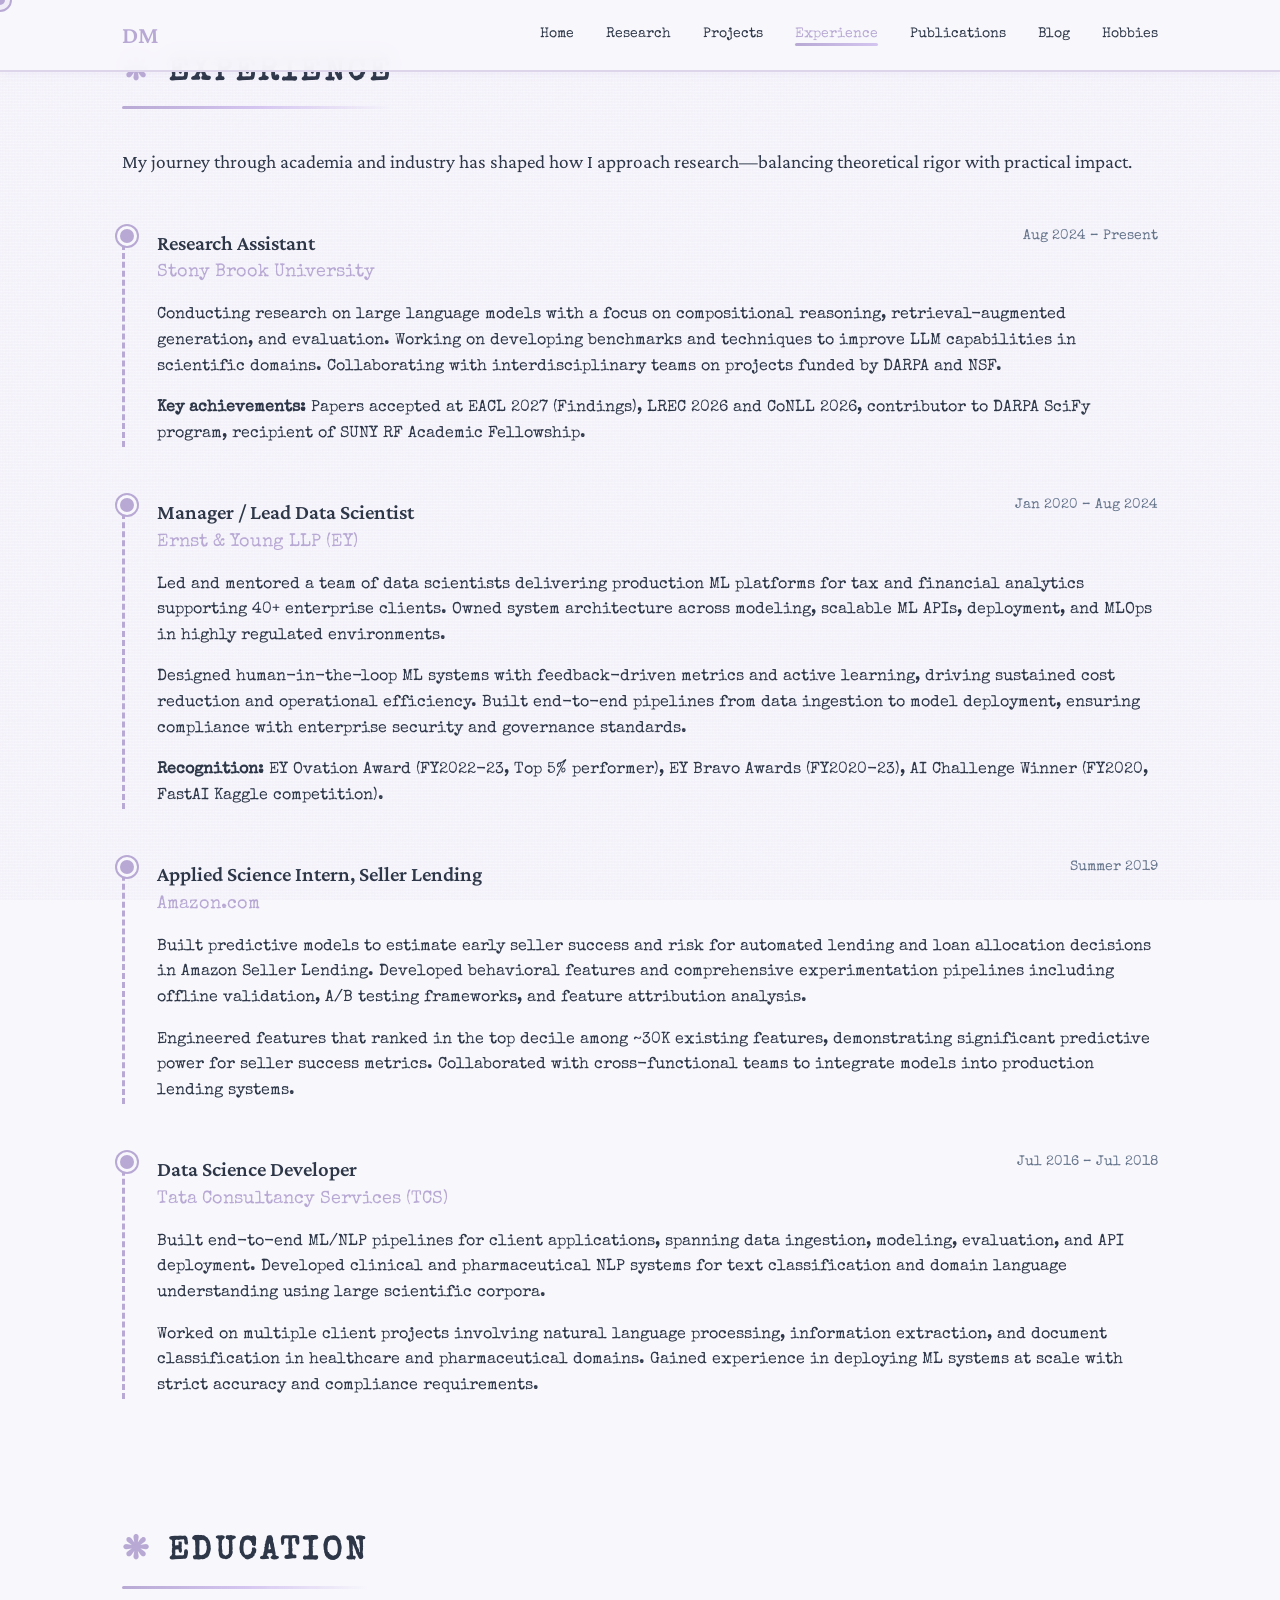
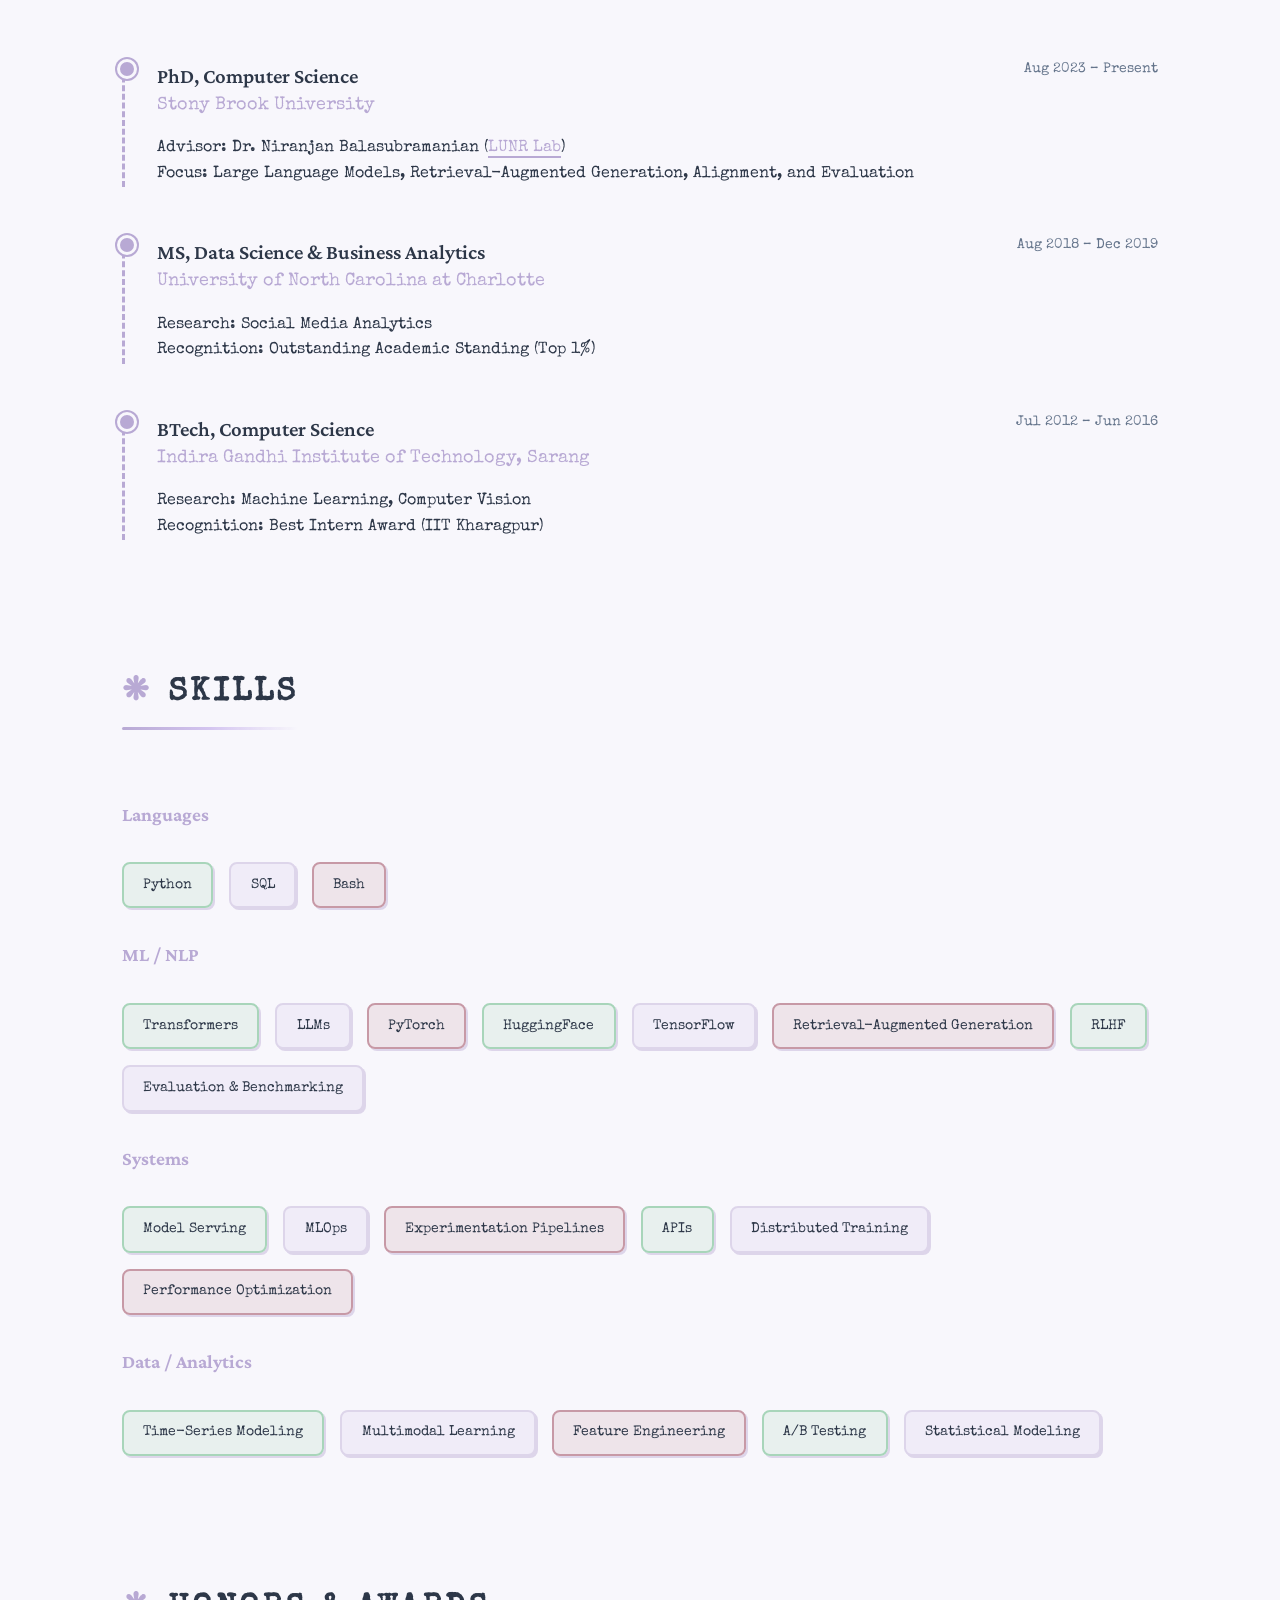
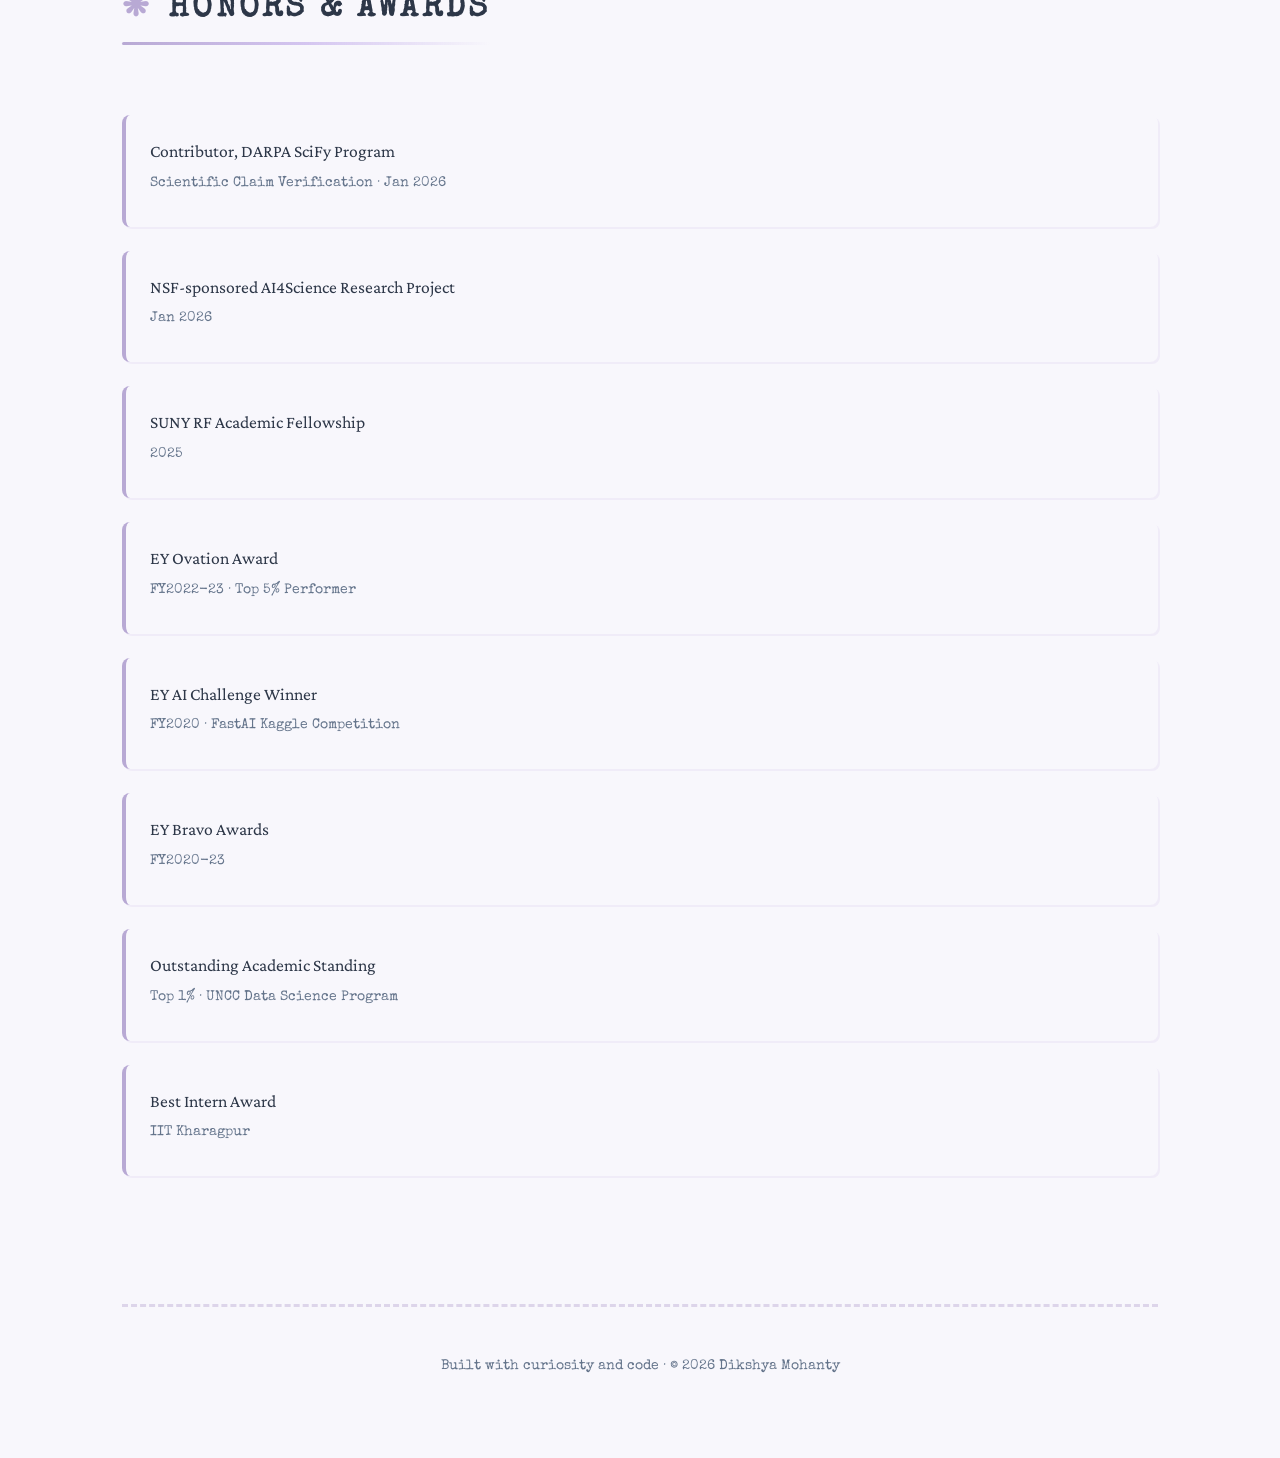
==== commit 434de64a: "PolyBench accepted to Findings of EACL 2027" ====
--- a/pages/experience.html
+++ b/pages/experience.html
@@ -54,7 +54,7 @@
                             interdisciplinary teams on projects funded by DARPA and NSF.
                         </p>
                         <p class="exp-desc" style="margin-top: 1rem;">
-                            <strong>Key achievements:</strong> Two papers under review at top-tier venues (ACL, LREC), 
+                            <strong>Key achievements:</strong> Papers accepted at EACL 2027 (Findings), LREC 2026 and CoNLL 2026, 
                             contributor to DARPA SciFy program, recipient of SUNY RF Academic Fellowship.
                         </p>
                     </div>
